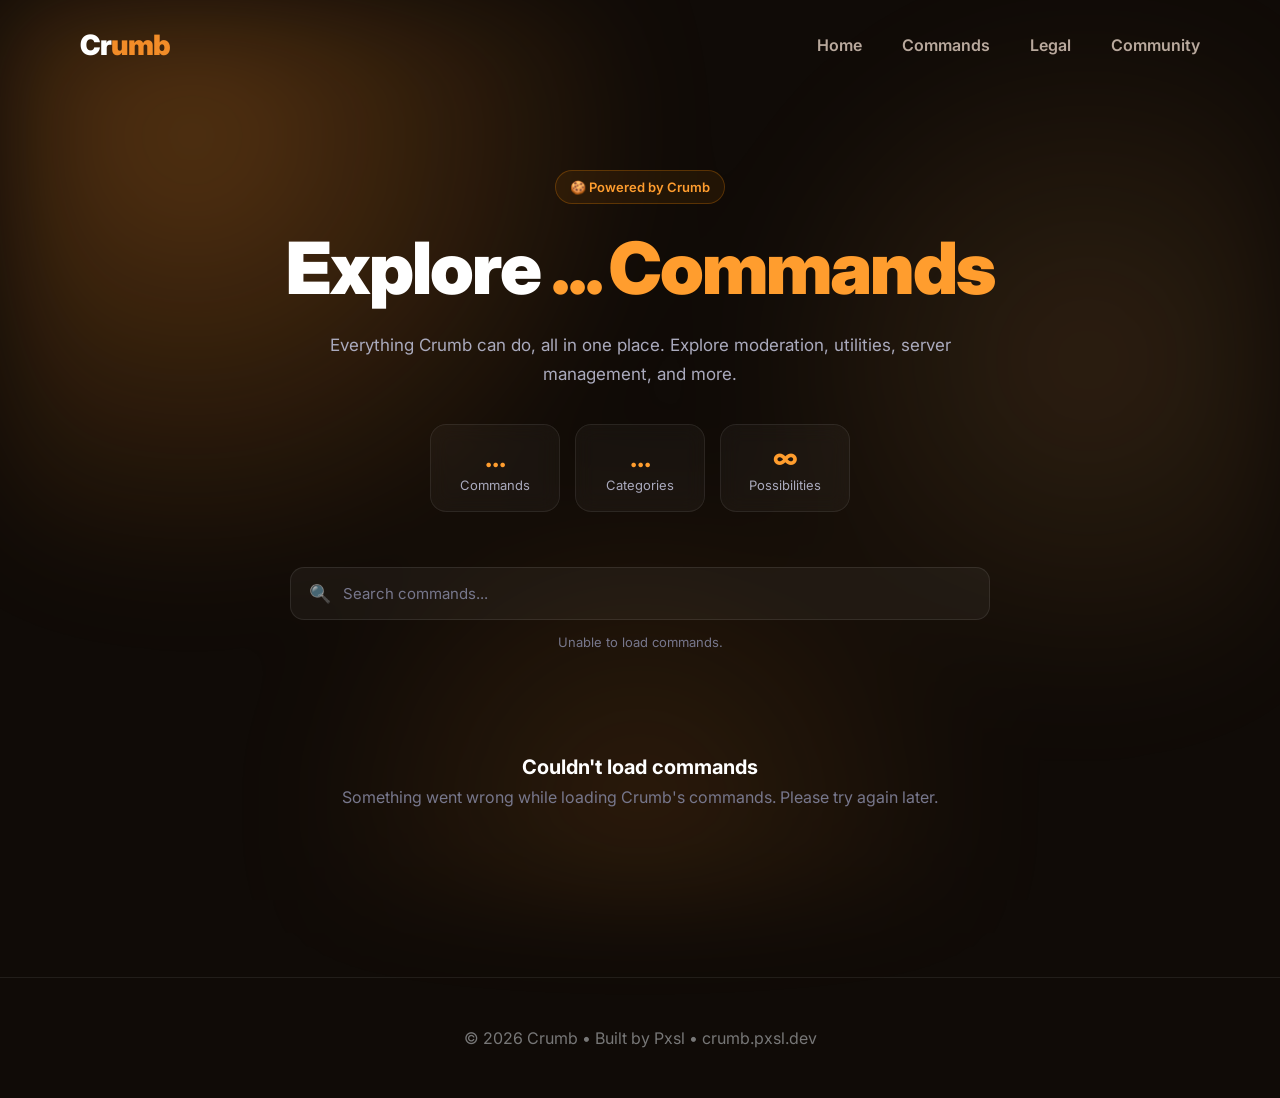
==== commands/index.html @ 22e903a8 "yo yo yo" ====
<!DOCTYPE html>
<html lang="en">

<head>

    <meta charset="UTF-8">
    <meta name="viewport" content="width=device-width, initial-scale=1.0">

    <title>Crumb ~ Commands</title>

    <meta
        name="description"
        content="Explore every Crumb Discord bot command, including moderation, utilities, server management, and more."
    >

    <meta
        name="keywords"
        content="crumb commands, discord bot commands, utility bot commands, moderation commands"
    >

    <meta name="robots" content="index, follow">
    <meta name="author" content="Pxsl">

    <link rel="canonical" href="https://crumb.pxsl.dev/commands/">

    <link rel="icon" href="/assets/crumb.png">

    <link rel="preconnect" href="https://fonts.googleapis.com">
    <link rel="preconnect" href="https://fonts.gstatic.com" crossorigin>

    <link
        href="https://fonts.googleapis.com/css2?family=Inter:wght@400;600;800;900&display=swap"
        rel="stylesheet"
    >

    <link rel="stylesheet" href="/static/styles.css">


    <meta property="og:type" content="website">

    <meta
        property="og:title"
        content="Crumb Commands — Discord Bot Commands"
    >

    <meta
        property="og:description"
        content="Browse every Crumb Discord bot command, from moderation and server management to useful utilities."
    >

    <meta
        property="og:url"
        content="https://crumb.pxsl.dev/commands/"
    >

    <meta
        property="og:image"
        content="https://crumb.pxsl.dev/static/preview.png"
    >

    <meta name="twitter:card" content="summary_large_image">

    <meta name="theme-color" content="#ff9d2e">


    <script type="application/ld+json">
    {
        "@context": "https://schema.org",
        "@type": "WebPage",
        "name": "Crumb Commands List",
        "url": "https://crumb.pxsl.dev/commands/",
        "description": "Full searchable list of Crumb Discord bot commands."
    }
    </script>

</head>



<body>

<div class="background"></div>



<nav>

    <a class="logo" href="/">
        Cr<span>umb</span>
    </a>


    <div class="nav-links">

        <a href="/">
            Home
        </a>

        <a href="/commands/">
            Commands
        </a>

        <a href="/legal/">
            Legal
        </a>

        <a
            href="https://pxsl.dev/discord/"
            target="_blank"
            rel="noopener noreferrer"
        >
            Community
        </a>

    </div>

</nav>



<main class="commands-page">


    <section class="commands-hero">

        <div class="legal-badge">
            🍪 Powered by Crumb
        </div>


        <h1>
            Explore
            <span id="heroCommandCount">... Commands</span>
        </h1>


        <p>
            Everything Crumb can do, all in one place.
            Explore moderation, utilities, server management,
            and more.
        </p>


        <div class="command-stats">

            <div>

                <strong id="commandTotal">
                    ...
                </strong>

                Commands

            </div>


            <div>

                <strong id="categoryTotal">
                    ...
                </strong>

                Categories

            </div>


            <div>

                <strong>
                    ∞
                </strong>

                Possibilities

            </div>

        </div>

    </section>



    <section class="command-search">

        <div class="search-box">

            <span>
                🔍
            </span>


            <input
                type="text"
                id="search"
                placeholder="Search commands..."
                autocomplete="off"
                aria-label="Search commands"
            >

        </div>


        <p id="count">
            Loading commands...
        </p>

    </section>



    <noscript>

        <p>
            This page requires JavaScript to display commands.
        </p>

    </noscript>



    <section
        class="commands-grid"
        id="commandsGrid"
        aria-label="Discord bot commands list"
    >

        <div class="commands-loading">
            Loading commands...
        </div>

    </section>


</main>



<footer>

    <p>
        © 2026 Crumb • Built by Pxsl • crumb.pxsl.dev
    </p>

</footer>



<script src="script.js" defer></script>

</body>

</html>
---- static/styles.css ----
:root {

    --bg: #100b07;
    --card: #1b120c;
    --card-hover: #25170e;

    --orange: #f28c28;
    --orange-light: #ffad55;
    --cream: #ffd6a3;

    --text: #fff7ef;
    --muted: #b9a99d;

}


* {

    margin: 0;
    padding: 0;
    box-sizing: border-box;

    font-family: "Inter", sans-serif;

}


html {

    scroll-behavior: smooth;

}


body {

    background: var(--bg);

    color: var(--text);

    overflow-x: hidden;

}


/* BACKGROUND */

.background {

    position: fixed;

    inset: 0;

    z-index: -1;

    background:

    radial-gradient(
        circle at 15% 15%,
        rgba(242,140,40,0.30),
        transparent 35%
    ),

    radial-gradient(
        circle at 85% 40%,
        rgba(255,174,85,0.13),
        transparent 30%
    ),

    radial-gradient(
        circle at 50% 90%,
        rgba(242,140,40,0.13),
        transparent 35%
    );

    filter: blur(50px);

}


/* NAVBAR */

nav {

    height: 90px;

    display: flex;

    align-items: center;

    justify-content: space-between;

    padding: 0 80px;

}


.logo {

    color: white;

    text-decoration: none;

    font-size: 28px;

    font-weight: 900;

    letter-spacing: -1px;

}


.logo span {

    color: var(--orange);

}


.nav-links {

    display: flex;

    gap: 40px;

}


.nav-links a {

    color: var(--muted);

    text-decoration: none;

    font-weight: 600;

    transition: .25s;

}


.nav-links a:hover {

    color: white;

}


/* HERO */

.hero {

    max-width: 1300px;

    margin: auto;

    padding: 100px 40px;

    display: grid;

    grid-template-columns: 1fr 430px;

    gap: 90px;

    align-items: center;

}


.badge {

    display: inline-block;

    padding: 9px 18px;

    border-radius: 999px;

    background:
        rgba(242,140,40,.12);

    border:
        1px solid rgba(242,140,40,.35);

    color: var(--cream);

    font-size: 14px;

    margin-bottom: 30px;

}


.hero h1 {

    font-size: 78px;

    line-height: 1.02;

    letter-spacing: -4px;

    font-weight: 900;

}


.hero h1 span {

    display: inline-block;

    background:
        linear-gradient(
            90deg,
            #f28c28,
            #ffd09a
        );

    -webkit-background-clip: text;

    background-clip: text;

    color: transparent;

    padding-bottom: 6px;

}


.hero p {

    margin-top: 30px;

    max-width: 600px;

    font-size: 20px;

    line-height: 1.7;

    color: var(--muted);

}


.buttons {

    display: flex;

    gap: 15px;

    margin-top: 45px;

}


.btn {

    padding: 16px 32px;

    border-radius: 14px;

    text-decoration: none;

    font-weight: 800;

    transition: .25s;

}


.primary {

    background: var(--orange);

    color: #241106;

    box-shadow:
        0 20px 60px rgba(242,140,40,.32);

}


.primary:hover {

    transform: translateY(-4px);

    background: var(--orange-light);

}


.secondary {

    border:
        1px solid rgba(255,255,255,.15);

    color: white;

    background:
        rgba(255,255,255,.03);

}


.secondary:hover {

    background:
        rgba(255,255,255,.08);

}


/* MINI STATS */

.mini-stats {

    display: flex;

    gap: 55px;

    margin-top: 70px;

}


.mini-stats strong {

    display: block;

    font-size: 32px;

    font-weight: 900;

    color: white;

}


.mini-stats div {

    color: var(--muted);

    font-size: 14px;

}


/* DISCORD MOCKUP */

.discord-preview {

    background:
        linear-gradient(
            145deg,
            #21150d,
            #100c09
        );

    border:
        1px solid rgba(255,255,255,.08);

    border-radius: 28px;

    padding: 25px;

    box-shadow:
        0 40px 100px rgba(0,0,0,.6);

}


.discord-header {

    display: flex;

    align-items: center;

    gap: 15px;

    margin-bottom: 25px;

}


.discord-header img {

    width: 55px;

    height: 55px;

    border-radius: 50%;

}


.discord-header p {

    color: #43b581;

    font-size: 13px;

    margin: 0;

}


.message {

    display: flex;

    gap: 14px;

    padding: 15px;

    margin-top: 15px;

    border-radius: 16px;

    background:
        rgba(255,255,255,.04);

}


.message img {

    width: 45px;

    height: 45px;

    border-radius: 50%;

}


.message p {

    margin: 5px 0 0;

    font-size: 14px;

    color: var(--muted);

}


/* FEATURES */

.features {

    padding: 120px 40px;

    text-align: center;

}


.features h2,
.reviews h2 {

    font-size: 52px;

    letter-spacing: -2px;

    margin-bottom: 60px;

}


.grid {

    max-width: 1200px;

    margin: auto;

    display: grid;

    grid-template-columns:
        repeat(auto-fit,minmax(280px,1fr));

    gap: 25px;

}


.card {

    text-align: left;

    padding: 35px;

    border-radius: 26px;

    background:
        linear-gradient(
            145deg,
            #21150d,
            #100c09
        );

    border:
        1px solid rgba(255,255,255,.07);

    transition: .3s;

}


.card:hover {

    transform: translateY(-10px);

    background: var(--card-hover);

    border-color:
        rgba(242,140,40,.5);

    box-shadow:
        0 20px 60px rgba(0,0,0,.4);

}


.card span {

    font-size: 40px;

}


.card h3 {

    margin-top: 20px;

    margin-bottom: 12px;

    font-size: 25px;

}


.card p {

    color: var(--muted);

    line-height: 1.6;

}


/* REVIEWS */

.reviews {

    padding: 120px 20px;

    text-align: center;

}


.reviews-row-wrap {

    overflow: hidden;

}


.reviews-row {

    display: flex;

    gap: 20px;

    overflow-x: hidden;

}


.review-card {

    min-width: 330px;

    padding: 25px;

    border-radius: 22px;

    background:
        rgba(255,255,255,.04);

    border:
        1px solid rgba(255,255,255,.08);

}


.review-avatar {

    width: 55px;

    height: 55px;

    border-radius: 50%;

}


.review-name {

    margin-top: 10px;

    font-weight: 800;

}


.review-stars {

    color: #ffd700;

}


.review-quote {

    color: var(--muted);

    margin-top: 10px;

    line-height: 1.5;

}


/* GITHUB / OPEN SOURCE */

.github-section {

    padding: 60px 40px 120px;

}


.github-card {

    max-width: 1100px;

    margin: auto;

    display: flex;

    align-items: center;

    gap: 40px;

    padding: 50px;

    border-radius: 30px;

    background:
        linear-gradient(
            145deg,
            rgba(242,140,40,.12),
            rgba(255,196,130,.04)
        );

    border:
        1px solid rgba(242,140,40,.25);

    box-shadow:
        0 30px 80px rgba(0,0,0,.35);

    transition: .3s;

}


.github-card:hover {

    transform: translateY(-6px);

    border-color:
        rgba(242,140,40,.55);

    box-shadow:
        0 35px 90px rgba(0,0,0,.5);

}


.github-icon {

    min-width: 90px;

    height: 90px;

    display: flex;

    align-items: center;

    justify-content: center;

    border-radius: 24px;

    background:
        rgba(255,255,255,.06);

    color: white;

}


.github-icon svg {

    width: 52px;

    height: 52px;

}


.github-content {

    text-align: left;

}


.github-label {

    font-size: 13px;

    font-weight: 900;

    letter-spacing: 2px;

    color: var(--orange-light);

}


.github-content h2 {

    margin-top: 8px;

    font-size: 42px;

    font-weight: 900;

    letter-spacing: -2px;

}


.github-content h2 span {

    background:
        linear-gradient(
            90deg,
            #f28c28,
            #ffd09a
        );

    -webkit-background-clip: text;

    background-clip: text;

    color: transparent;

}


.github-content p {

    max-width: 700px;

    margin-top: 15px;

    color: var(--muted);

    line-height: 1.7;

    font-size: 17px;

}


.github-btn {

    display: inline-block;

    margin-top: 25px;

    background:
        rgba(255,255,255,.08);

    border:
        1px solid rgba(255,255,255,.15);

    color: white;

}


.github-btn:hover {

    background:
        rgba(255,255,255,.14);

    transform: translateY(-3px);

}


/* FOOTER */

footer {

    border-top:
        1px solid rgba(255,255,255,.08);

    padding: 50px;

    text-align: center;

    color: #777;

}


/* MOBILE */

@media(max-width:900px) {

    nav {

        padding: 20px;

    }


    .nav-links {

        display: none;

    }


    .hero {

        grid-template-columns: 1fr;

        padding-top: 60px;

    }


    .hero h1 {

        font-size: 48px;

        letter-spacing: -2px;

    }


    .mini-stats {

        gap: 25px;

    }


    .features h2,
    .reviews h2 {

        font-size: 38px;

    }

}


@media(max-width:700px) {

    .github-section {

        padding: 30px 20px 90px;

    }


    .github-card {

        flex-direction: column;

        text-align: center;

        padding: 35px 25px;

    }


    .github-content {

        text-align: center;

    }


    .github-content h2 {

        font-size: 34px;

    }

}

/* ========================================
   CRUMB COMMANDS PAGE
   ======================================== */

.commands-page {
    max-width: 1200px;
    margin: 0 auto;
    padding: 80px 25px 100px;
}


/* Commands hero */

.commands-hero {
    text-align: center;
    margin-bottom: 55px;
}


.commands-hero .legal-badge {
    display: inline-block;

    padding: 8px 14px;
    margin-bottom: 20px;

    border: 1px solid rgba(255, 145, 0, 0.25);
    border-radius: 999px;

    background: rgba(255, 145, 0, 0.08);

    color: #ff9d2e;

    font-size: 13px;
    font-weight: 600;
}


.commands-hero h1 {
    margin: 0;

    font-size: clamp(42px, 7vw, 72px);
    font-weight: 900;

    letter-spacing: -2px;

    color: #ffffff;
}


.commands-hero h1 span {
    color: #ff9d2e;
}


.commands-hero > p {
    max-width: 650px;

    margin: 20px auto 0;

    color: #aaaabd;

    font-size: 17px;
    line-height: 1.7;
}


/* Command statistics */

.command-stats {
    display: flex;
    justify-content: center;
    gap: 15px;

    margin-top: 35px;
}


.command-stats > div {
    min-width: 130px;

    padding: 18px 25px;

    background: rgba(255, 255, 255, 0.035);

    border: 1px solid rgba(255, 255, 255, 0.08);

    border-radius: 16px;

    color: #aaaabd;

    font-size: 13px;

    backdrop-filter: blur(10px);
    -webkit-backdrop-filter: blur(10px);
}


.command-stats strong {
    display: block;

    margin-bottom: 4px;

    color: #ff9d2e;

    font-size: 25px;
    font-weight: 800;
}


/* Search */

.command-search {
    margin-bottom: 35px;
}


.search-box {
    display: flex;
    align-items: center;
    gap: 12px;

    max-width: 700px;

    margin: 0 auto;

    padding: 15px 18px;

    background: rgba(255, 255, 255, 0.045);

    border: 1px solid rgba(255, 255, 255, 0.09);

    border-radius: 14px;

    transition:
        border-color 0.2s ease,
        background 0.2s ease,
        box-shadow 0.2s ease;
}


.search-box:focus-within {
    background: rgba(255, 255, 255, 0.06);

    border-color: rgba(255, 157, 46, 0.5);

    box-shadow:
        0 0 0 3px rgba(255, 157, 46, 0.08);
}


.search-box span {
    flex-shrink: 0;

    font-size: 18px;

    opacity: 0.7;
}


.search-box input {
    width: 100%;

    padding: 0;

    border: none;
    outline: none;

    background: transparent;

    color: #ffffff;

    font-family: inherit;

    font-size: 15px;
}


.search-box input::placeholder {
    color: #77778c;
}


#count {
    margin: 14px 0 0;

    text-align: center;

    color: #77778c;

    font-size: 13px;
}


/* Commands grid */

.commands-grid {
    display: grid;

    grid-template-columns:
        repeat(auto-fill, minmax(280px, 1fr));

    gap: 15px;
}


/* Individual command card */

.command-card {
    position: relative;

    padding: 20px;

    background: rgba(255, 255, 255, 0.035);

    border: 1px solid rgba(255, 255, 255, 0.07);

    border-radius: 16px;

    transition:
        transform 0.2s ease,
        border-color 0.2s ease,
        background 0.2s ease,
        box-shadow 0.2s ease;
}


.command-card:hover {
    transform: translateY(-3px);

    background: rgba(255, 255, 255, 0.055);

    border-color: rgba(255, 157, 46, 0.3);

    box-shadow:
        0 12px 35px rgba(0, 0, 0, 0.2);
}


.command-card h3 {
    margin: 0 0 8px;

    color: #ffffff;

    font-size: 16px;
    font-weight: 700;
}


.command-card h3 code {
    padding: 4px 8px;

    border-radius: 7px;

    background: rgba(255, 157, 46, 0.1);

    color: #ff9d2e;

    font-family: monospace;
    font-size: 14px;
}


.command-card p {
    margin: 0;

    color: #9999ac;

    font-size: 13px;

    line-height: 1.6;
}


/* Command category */

.command-category {
    display: inline-block;

    margin-top: 15px;

    padding: 4px 9px;

    border-radius: 6px;

    background: rgba(255, 255, 255, 0.06);

    color: #88889c;

    font-size: 11px;
    font-weight: 600;

    text-transform: uppercase;

    letter-spacing: 0.5px;
}


/* Empty search result */

.commands-empty {
    grid-column: 1 / -1;

    padding: 70px 20px;

    text-align: center;

    color: #77778c;
}


.commands-empty strong {
    display: block;

    margin-bottom: 8px;

    color: #ffffff;

    font-size: 20px;
}


/* Loading state */

.commands-loading {
    grid-column: 1 / -1;

    padding: 70px 20px;

    text-align: center;

    color: #77778c;

    font-size: 14px;
}


/* No JavaScript */

.commands-page noscript {
    display: block;

    max-width: 600px;

    margin: 0 auto 30px;

    padding: 15px 20px;

    border: 1px solid rgba(255, 80, 80, 0.2);

    border-radius: 12px;

    background: rgba(255, 80, 80, 0.06);

    color: #ff9999;

    text-align: center;
}


/* Mobile */

@media (max-width: 700px) {

    .commands-page {
        padding: 55px 16px 80px;
    }


    .commands-hero {
        margin-bottom: 40px;
    }


    .commands-hero h1 {
        font-size: 42px;

        letter-spacing: -1.5px;
    }


    .commands-hero > p {
        font-size: 15px;
    }


    .command-stats {
        gap: 8px;
    }


    .command-stats > div {
        min-width: 0;

        flex: 1;

        padding: 15px 10px;
    }


    .command-stats strong {
        font-size: 21px;
    }


    .commands-grid {
        grid-template-columns: 1fr;
    }

}


@media (max-width: 420px) {

    .command-stats {
        display: grid;

        grid-template-columns: 1fr 1fr;
    }


    .command-stats > div:last-child {
        grid-column: 1 / -1;
    }

}
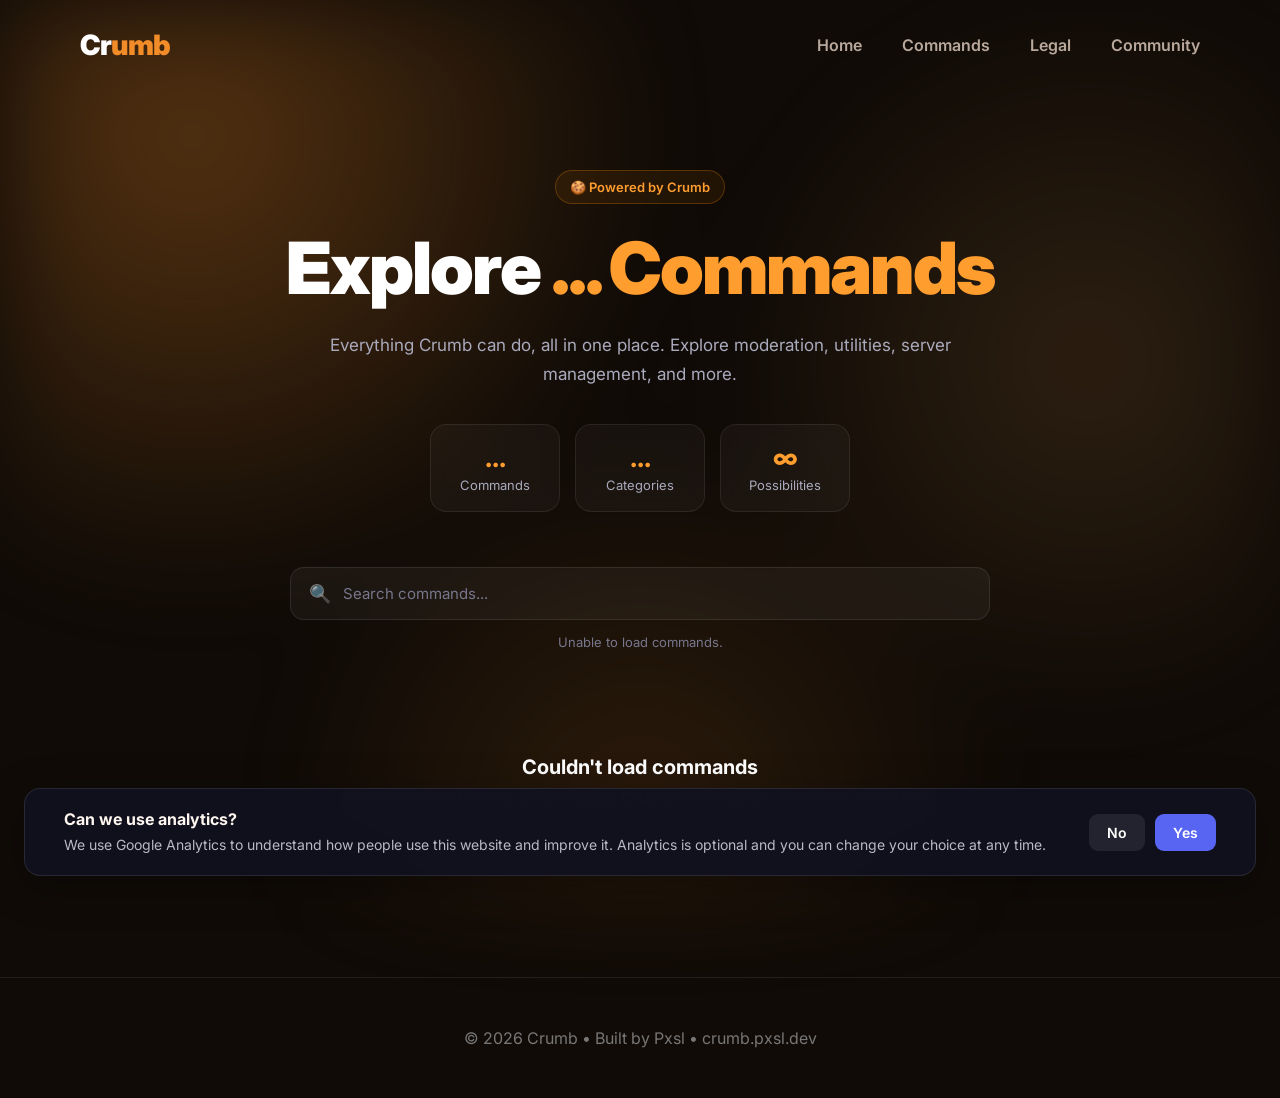
==== commit ddf6b3de: "added google analytics" ====
--- a/commands/index.html
+++ b/commands/index.html
@@ -73,6 +73,9 @@
     }
     </script>
 
+    <link rel="stylesheet" href="/static/analytics.css">
+    <script src="/static/analytics.js" defer></script>
+
 </head>
 
 
--- a/static/styles.css
+++ b/static/styles.css
@@ -1338,4 +1338,104 @@
         grid-column: 1 / -1;
     }
 
+}
+
+#analytics-consent-banner {
+    position: fixed;
+    left: 24px;
+    right: 24px;
+    bottom: 24px;
+    z-index: 99999;
+
+    background: rgba(17, 17, 31, 0.96);
+    border: 1px solid rgba(255, 255, 255, 0.1);
+    border-radius: 16px;
+
+    box-shadow: 0 10px 40px rgba(0, 0, 0, 0.35);
+    backdrop-filter: blur(16px);
+}
+
+.analytics-consent-content {
+    display: flex;
+    align-items: center;
+    justify-content: space-between;
+    gap: 24px;
+
+    max-width: 1200px;
+    margin: 0 auto;
+    padding: 20px 24px;
+}
+
+.analytics-consent-text {
+    flex: 1;
+}
+
+.analytics-consent-text strong {
+    display: block;
+    font-size: 16px;
+    margin-bottom: 5px;
+}
+
+.analytics-consent-text p {
+    margin: 0;
+    color: #b8b8c7;
+    font-size: 14px;
+    line-height: 1.5;
+}
+
+.analytics-consent-buttons {
+    display: flex;
+    gap: 10px;
+    flex-shrink: 0;
+}
+
+.analytics-consent-buttons button {
+    border: none;
+    border-radius: 9px;
+    padding: 10px 18px;
+    font-size: 14px;
+    font-weight: 600;
+    cursor: pointer;
+    transition: 0.2s ease;
+}
+
+#analytics-no {
+    background: rgba(255, 255, 255, 0.08);
+    color: #ffffff;
+}
+
+#analytics-no:hover {
+    background: rgba(255, 255, 255, 0.14);
+}
+
+#analytics-yes {
+    background: #5865f2;
+    color: #ffffff;
+}
+
+#analytics-yes:hover {
+    background: #7289ff;
+}
+
+@media (max-width: 700px) {
+    #analytics-consent-banner {
+        left: 12px;
+        right: 12px;
+        bottom: 12px;
+    }
+
+    .analytics-consent-content {
+        flex-direction: column;
+        align-items: stretch;
+        gap: 16px;
+        padding: 18px;
+    }
+
+    .analytics-consent-buttons {
+        width: 100%;
+    }
+
+    .analytics-consent-buttons button {
+        flex: 1;
+    }
 }
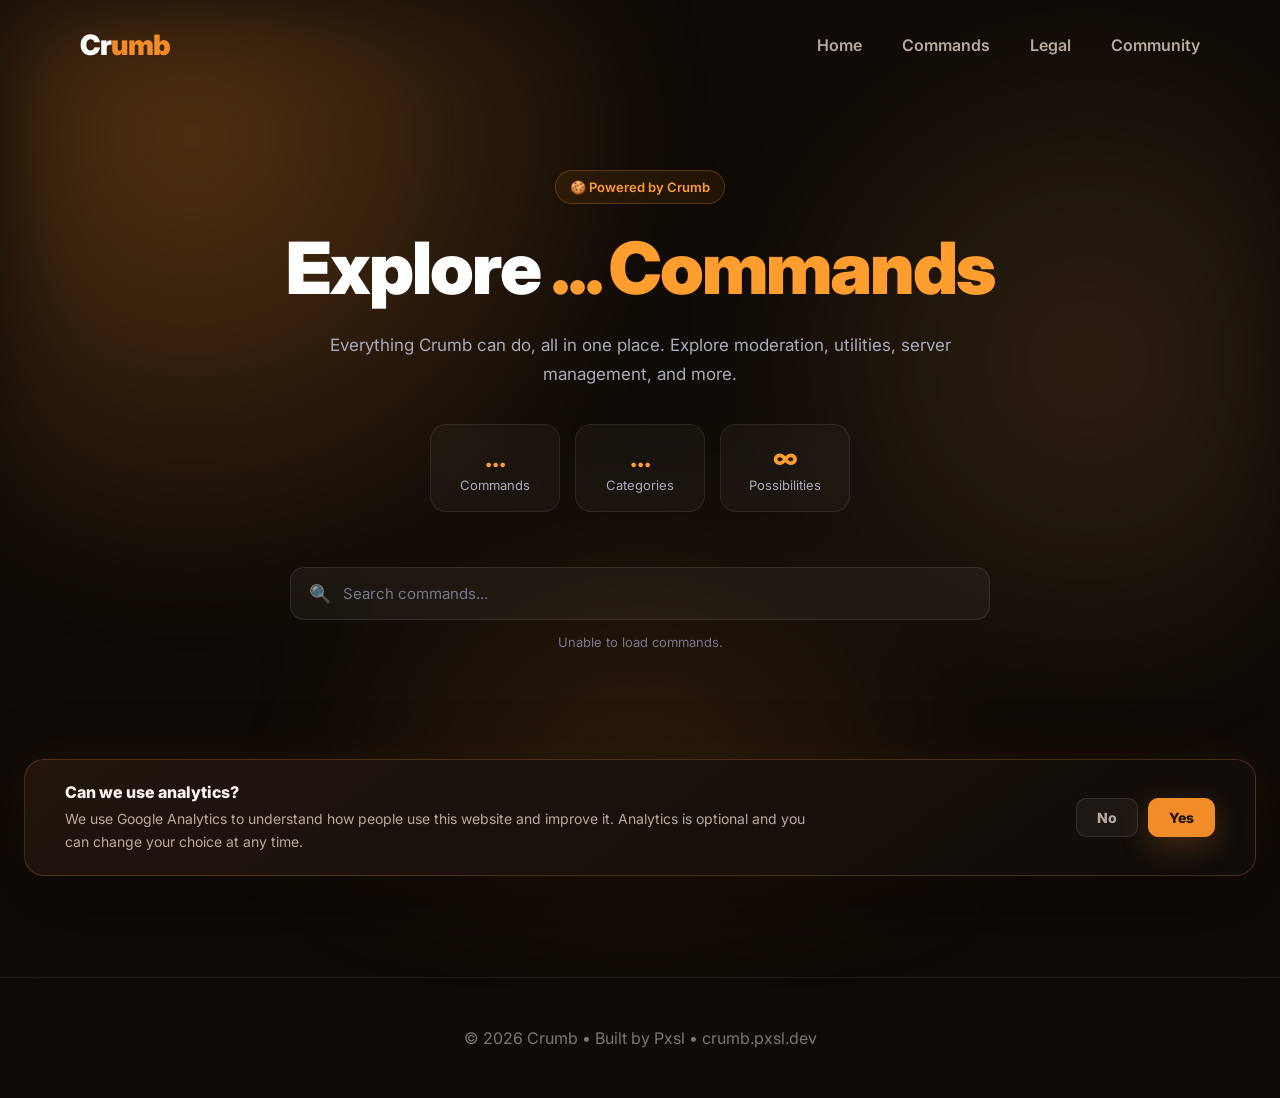
==== commit 0a6e9489: "added components v2 embed" ====
--- a/commands/index.html
+++ b/commands/index.html
@@ -2,6 +2,63 @@
 <html lang="en">
 
 <head>
+
+    <script id="discord:component-embed" type="application/json">
+        {
+            "component": {
+                "type": 17,
+                "accent_color": 15961128,
+                "components": [
+                    {
+                        "type": 9,
+                        "components": [
+                            {
+                                "type": 10,
+                                "content": "# **[Crumb Commands](https://crumb.pxsl.dev/commands/)**\nExplore everything Crumb can do.\n\n🛡️ Moderation • ⚙️ Server Tools • 📊 Utilities"
+                            }
+                        ],
+                        "accessory": {
+                            "type": 11,
+                            "media": {
+                                "url": "https://crumb.pxsl.dev/assets/crumb.png"
+                            }
+                        }
+                    },
+                    {
+                        "type": 14,
+                        "spacing": 1
+                    },
+                    {
+                        "type": 10,
+                        "content": "## **All commands • 100% free**\nBrowse Crumb's commands and discover everything you can use to keep your server running smoothly."
+                    },
+                    {
+                        "type": 1,
+                        "components": [
+                            {
+                                "type": 2,
+                                "style": 5,
+                                "url": "https://crumb.pxsl.dev/",
+                                "label": "Visit Website"
+                            },
+                            {
+                                "type": 2,
+                                "style": 5,
+                                "url": "https://pxsl.dev/discord/",
+                                "label": "Community"
+                            },
+                            {
+                                "type": 2,
+                                "style": 5,
+                                "url": "https://pxsl.dev/thanks/",
+                                "label": "Support Me"
+                            }
+                        ]
+                    }
+                ]
+            }
+        }
+    </script>
 
     <meta charset="UTF-8">
     <meta name="viewport" content="width=device-width, initial-scale=1.0">
--- a/static/styles.css
+++ b/static/styles.css
@@ -1339,6 +1339,10 @@
     }
 
 }
+
+/* ========================================
+   ANALYTICS CONSENT
+   ======================================== */
 
 #analytics-consent-banner {
     position: fixed;
@@ -1347,23 +1351,40 @@
     bottom: 24px;
     z-index: 99999;
 
-    background: rgba(17, 17, 31, 0.96);
-    border: 1px solid rgba(255, 255, 255, 0.1);
-    border-radius: 16px;
-
-    box-shadow: 0 10px 40px rgba(0, 0, 0, 0.35);
+    background:
+        linear-gradient(
+            145deg,
+            #21150d,
+            #100c09
+        );
+
+    border:
+        1px solid rgba(255, 157, 46, 0.22);
+
+    border-radius: 20px;
+
+    box-shadow:
+        0 25px 70px rgba(0, 0, 0, 0.55),
+        0 0 40px rgba(242, 140, 40, 0.08);
+
     backdrop-filter: blur(16px);
+    -webkit-backdrop-filter: blur(16px);
+
+    animation:
+        analytics-banner-in 0.35s ease;
 }
 
 .analytics-consent-content {
+    max-width: 1200px;
+    margin: 0 auto;
+
     display: flex;
     align-items: center;
     justify-content: space-between;
-    gap: 24px;
-
-    max-width: 1200px;
-    margin: 0 auto;
-    padding: 20px 24px;
+
+    gap: 30px;
+
+    padding: 22px 25px;
 }
 
 .analytics-consent-text {
@@ -1372,63 +1393,139 @@
 
 .analytics-consent-text strong {
     display: block;
+
+    margin-bottom: 6px;
+
+    color: var(--text);
+
     font-size: 16px;
-    margin-bottom: 5px;
+    font-weight: 800;
 }
 
 .analytics-consent-text p {
     margin: 0;
-    color: #b8b8c7;
+
+    max-width: 750px;
+
+    color: var(--muted);
+
     font-size: 14px;
-    line-height: 1.5;
+    line-height: 1.6;
 }
 
 .analytics-consent-buttons {
     display: flex;
+    align-items: center;
+
     gap: 10px;
+
     flex-shrink: 0;
 }
 
 .analytics-consent-buttons button {
-    border: none;
-    border-radius: 9px;
-    padding: 10px 18px;
+    padding: 10px 20px;
+
+    border-radius: 10px;
+
+    font-family: inherit;
     font-size: 14px;
-    font-weight: 600;
+    font-weight: 800;
+
     cursor: pointer;
-    transition: 0.2s ease;
-}
+
+    transition:
+        transform 0.2s ease,
+        background 0.2s ease,
+        border-color 0.2s ease,
+        box-shadow 0.2s ease;
+}
+
+/* NO */
 
 #analytics-no {
-    background: rgba(255, 255, 255, 0.08);
-    color: #ffffff;
+    background:
+        rgba(255, 255, 255, 0.045);
+
+    border:
+        1px solid rgba(255, 255, 255, 0.10);
+
+    color: var(--muted);
 }
 
 #analytics-no:hover {
-    background: rgba(255, 255, 255, 0.14);
-}
+    transform: translateY(-2px);
+
+    background:
+        rgba(255, 255, 255, 0.08);
+
+    border-color:
+        rgba(255, 255, 255, 0.16);
+
+    color: var(--text);
+}
+
+/* YES */
 
 #analytics-yes {
-    background: #5865f2;
-    color: #ffffff;
+    background: var(--orange);
+
+    border:
+        1px solid var(--orange);
+
+    color: #241106;
+
+    box-shadow:
+        0 10px 30px rgba(242, 140, 40, 0.22);
 }
 
 #analytics-yes:hover {
-    background: #7289ff;
-}
+    transform: translateY(-2px);
+
+    background: var(--orange-light);
+
+    border-color: var(--orange-light);
+
+    box-shadow:
+        0 14px 35px rgba(242, 140, 40, 0.30);
+}
+
+/* ENTRY ANIMATION */
+
+@keyframes analytics-banner-in {
+    from {
+        opacity: 0;
+        transform: translateY(20px);
+    }
+
+    to {
+        opacity: 1;
+        transform: translateY(0);
+    }
+}
+
+/* MOBILE */
 
 @media (max-width: 700px) {
+
     #analytics-consent-banner {
         left: 12px;
         right: 12px;
         bottom: 12px;
+
+        border-radius: 18px;
     }
 
     .analytics-consent-content {
         flex-direction: column;
         align-items: stretch;
-        gap: 16px;
-        padding: 18px;
+
+        gap: 18px;
+
+        padding: 20px;
+    }
+
+    .analytics-consent-text p {
+        font-size: 13px;
     }
 
     .analytics-consent-buttons {
@@ -1437,5 +1534,7 @@
 
     .analytics-consent-buttons button {
         flex: 1;
+
+        padding: 11px 16px;
     }
 }
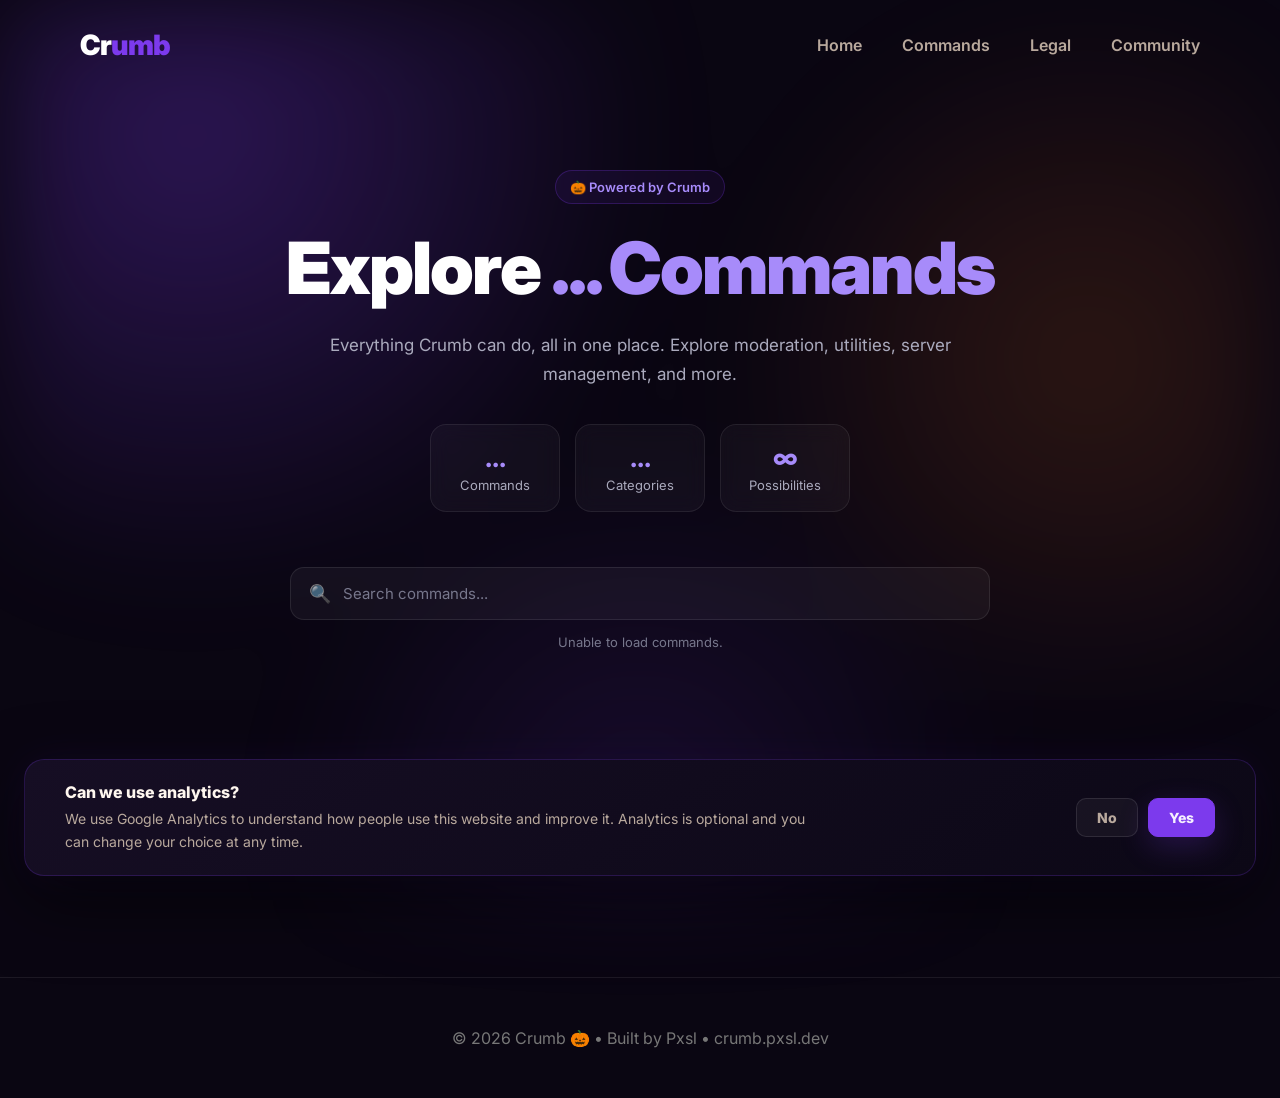
==== commit 66e229f2: "Add files via upload" ====
--- a/commands/index.html
+++ b/commands/index.html
@@ -7,7 +7,7 @@
         {
             "component": {
                 "type": 17,
-                "accent_color": 15961128,
+                    "accent_color": 8151913,
                 "components": [
                     {
                         "type": 9,
@@ -20,7 +20,7 @@
                         "accessory": {
                             "type": 11,
                             "media": {
-                                "url": "https://crumb.pxsl.dev/assets/crumb.png"
+                                "url": "https://crumb.pxsl.dev/assets/halloween-profile.png"
                             }
                         }
                     },
@@ -63,7 +63,7 @@
     <meta charset="UTF-8">
     <meta name="viewport" content="width=device-width, initial-scale=1.0">
 
-    <title>Crumb ~ Commands</title>
+    <title>Crumb 🎃 ~ Commands</title>
 
     <meta
         name="description"
@@ -80,7 +80,7 @@
 
     <link rel="canonical" href="https://crumb.pxsl.dev/commands/">
 
-    <link rel="icon" href="/assets/crumb.png">
+    <link rel="icon" href="../assets/halloween-profile.png">
 
     <link rel="preconnect" href="https://fonts.googleapis.com">
     <link rel="preconnect" href="https://fonts.gstatic.com" crossorigin>
@@ -90,7 +90,7 @@
         rel="stylesheet"
     >
 
-    <link rel="stylesheet" href="/static/styles.css">
+    <link rel="stylesheet" href="../static/styles.css">
 
 
     <meta property="og:type" content="website">
@@ -117,7 +117,7 @@
 
     <meta name="twitter:card" content="summary_large_image">
 
-    <meta name="theme-color" content="#ff9d2e">
+    <meta name="theme-color" content="#7c3aed">
 
 
     <script type="application/ld+json">
@@ -130,8 +130,8 @@
     }
     </script>
 
-    <link rel="stylesheet" href="/static/analytics.css">
-    <script src="/static/analytics.js" defer></script>
+    <link rel="stylesheet" href="../static/analytics.css">
+    <script src="../static/analytics.js" defer></script>
 
 </head>
 
@@ -145,22 +145,22 @@
 
 <nav>
 
-    <a class="logo" href="/">
+    <a class="logo" href="../">
         Cr<span>umb</span>
     </a>
 
 
     <div class="nav-links">
 
-        <a href="/">
+        <a href="../">
             Home
         </a>
 
-        <a href="/commands/">
+        <a href="../commands/">
             Commands
         </a>
 
-        <a href="/legal/">
+        <a href="../legal/">
             Legal
         </a>
 
@@ -184,7 +184,7 @@
     <section class="commands-hero">
 
         <div class="legal-badge">
-            🍪 Powered by Crumb
+            🎃 Powered by Crumb
         </div>
 
 
@@ -299,7 +299,7 @@
 <footer>
 
     <p>
-        © 2026 Crumb • Built by Pxsl • crumb.pxsl.dev
+        © 2026 Crumb 🎃 • Built by Pxsl • crumb.pxsl.dev
     </p>
 
 </footer>
--- a/static/styles.css
+++ b/static/styles.css
@@ -1,13 +1,18 @@
 :root {
 
-    --bg: #100b07;
-    --card: #1b120c;
-    --card-hover: #25170e;
+    --bg: #0a0612;
+    --card: #140e1e;
+    --card-hover: #1c1428;
 
     --orange: #f28c28;
     --orange-light: #ffad55;
     --cream: #ffd6a3;
 
+    --purple: #7c3aed;
+    --purple-light: #a78bfa;
+    --pumpkin: #f97316;
+    --blood: #dc2626;
+
     --text: #fff7ef;
     --muted: #b9a99d;
 
@@ -57,19 +62,19 @@
 
     radial-gradient(
         circle at 15% 15%,
-        rgba(242,140,40,0.30),
+        rgba(124,58,237,0.30),
         transparent 35%
     ),
 
     radial-gradient(
         circle at 85% 40%,
-        rgba(255,174,85,0.13),
+        rgba(249,115,22,0.15),
         transparent 30%
     ),
 
     radial-gradient(
         circle at 50% 90%,
-        rgba(242,140,40,0.13),
+        rgba(124,58,237,0.13),
         transparent 35%
     );
 
@@ -112,7 +117,7 @@
 
 .logo span {
 
-    color: var(--orange);
+    color: var(--purple);
 
 }
 
@@ -176,12 +181,12 @@
     border-radius: 999px;
 
     background:
-        rgba(242,140,40,.12);
+        rgba(124,58,237,.12);
 
     border:
-        1px solid rgba(242,140,40,.35);
-
-    color: var(--cream);
+        1px solid rgba(124,58,237,.35);
+
+    color: var(--purple-light);
 
     font-size: 14px;
 
@@ -210,8 +215,8 @@
     background:
         linear-gradient(
             90deg,
-            #f28c28,
-            #ffd09a
+            #7c3aed,
+            #c4b5fd
         );
 
     -webkit-background-clip: text;
@@ -268,12 +273,12 @@
 
 .primary {
 
-    background: var(--orange);
-
-    color: #241106;
+    background: var(--purple);
+
+    color: #f5f0ff;
 
     box-shadow:
-        0 20px 60px rgba(242,140,40,.32);
+        0 20px 60px rgba(124,58,237,.32);
 
 }
 
@@ -282,7 +287,7 @@
 
     transform: translateY(-4px);
 
-    background: var(--orange-light);
+    background: var(--purple-light);
 
 }
 
@@ -350,8 +355,8 @@
     background:
         linear-gradient(
             145deg,
-            #21150d,
-            #100c09
+            #160e24,
+            #0c0816
         );
 
     border:
@@ -492,8 +497,8 @@
     background:
         linear-gradient(
             145deg,
-            #21150d,
-            #100c09
+            #160e24,
+            #0c0816
         );
 
     border:
@@ -511,7 +516,7 @@
     background: var(--card-hover);
 
     border-color:
-        rgba(242,140,40,.5);
+        rgba(124,58,237,.5);
 
     box-shadow:
         0 20px 60px rgba(0,0,0,.4);
@@ -658,12 +663,12 @@
     background:
         linear-gradient(
             145deg,
-            rgba(242,140,40,.12),
-            rgba(255,196,130,.04)
+            rgba(124,58,237,.12),
+            rgba(167,139,250,.04)
         );
 
     border:
-        1px solid rgba(242,140,40,.25);
+        1px solid rgba(124,58,237,.25);
 
     box-shadow:
         0 30px 80px rgba(0,0,0,.35);
@@ -678,7 +683,7 @@
     transform: translateY(-6px);
 
     border-color:
-        rgba(242,140,40,.55);
+        rgba(124,58,237,.55);
 
     box-shadow:
         0 35px 90px rgba(0,0,0,.5);
@@ -732,7 +737,7 @@
 
     letter-spacing: 2px;
 
-    color: var(--orange-light);
+    color: var(--purple-light);
 
 }
 
@@ -755,8 +760,8 @@
     background:
         linear-gradient(
             90deg,
-            #f28c28,
-            #ffd09a
+            #7c3aed,
+            #c4b5fd
         );
 
     -webkit-background-clip: text;
@@ -939,12 +944,12 @@
     padding: 8px 14px;
     margin-bottom: 20px;
 
-    border: 1px solid rgba(255, 145, 0, 0.25);
+    border: 1px solid rgba(124, 58, 237, 0.25);
     border-radius: 999px;
 
-    background: rgba(255, 145, 0, 0.08);
-
-    color: #ff9d2e;
+    background: rgba(124, 58, 237, 0.08);
+
+    color: var(--purple-light);
 
     font-size: 13px;
     font-weight: 600;
@@ -964,7 +969,7 @@
 
 
 .commands-hero h1 span {
-    color: #ff9d2e;
+    color: var(--purple-light);
 }
 
 
@@ -1016,7 +1021,7 @@
 
     margin-bottom: 4px;
 
-    color: #ff9d2e;
+    color: var(--purple-light);
 
     font-size: 25px;
     font-weight: 800;
@@ -1057,10 +1062,10 @@
 .search-box:focus-within {
     background: rgba(255, 255, 255, 0.06);
 
-    border-color: rgba(255, 157, 46, 0.5);
+    border-color: rgba(124, 58, 237, 0.5);
 
     box-shadow:
-        0 0 0 3px rgba(255, 157, 46, 0.08);
+        0 0 0 3px rgba(124, 58, 237, 0.08);
 }
 
 
@@ -1145,7 +1150,7 @@
 
     background: rgba(255, 255, 255, 0.055);
 
-    border-color: rgba(255, 157, 46, 0.3);
+    border-color: rgba(124, 58, 237, 0.3);
 
     box-shadow:
         0 12px 35px rgba(0, 0, 0, 0.2);
@@ -1167,9 +1172,9 @@
 
     border-radius: 7px;
 
-    background: rgba(255, 157, 46, 0.1);
-
-    color: #ff9d2e;
+    background: rgba(124, 58, 237, 0.1);
+
+    color: var(--purple-light);
 
     font-family: monospace;
     font-size: 14px;
@@ -1354,18 +1359,18 @@
     background:
         linear-gradient(
             145deg,
-            #21150d,
-            #100c09
+            #160e24,
+            #0c0816
         );
 
     border:
-        1px solid rgba(255, 157, 46, 0.22);
+        1px solid rgba(124, 58, 237, 0.22);
 
     border-radius: 20px;
 
     box-shadow:
         0 25px 70px rgba(0, 0, 0, 0.55),
-        0 0 40px rgba(242, 140, 40, 0.08);
+        0 0 40px rgba(124, 58, 237, 0.08);
 
     backdrop-filter: blur(16px);
     -webkit-backdrop-filter: blur(16px);
@@ -1467,26 +1472,26 @@
 /* YES */
 
 #analytics-yes {
-    background: var(--orange);
+    background: var(--purple);
 
     border:
-        1px solid var(--orange);
-
-    color: #241106;
+        1px solid var(--purple);
+
+    color: #f5f0ff;
 
     box-shadow:
-        0 10px 30px rgba(242, 140, 40, 0.22);
+        0 10px 30px rgba(124, 58, 237, 0.22);
 }
 
 #analytics-yes:hover {
     transform: translateY(-2px);
 
-    background: var(--orange-light);
-
-    border-color: var(--orange-light);
+    background: var(--purple-light);
+
+    border-color: var(--purple-light);
 
     box-shadow:
-        0 14px 35px rgba(242, 140, 40, 0.30);
+        0 14px 35px rgba(124, 58, 237, 0.30);
 }
 
 /* ENTRY ANIMATION */
--- a/static/analytics.css
+++ b/static/analytics.css
@@ -0,0 +1 @@
+/* analytics consent styles — loaded via analytics.js */
